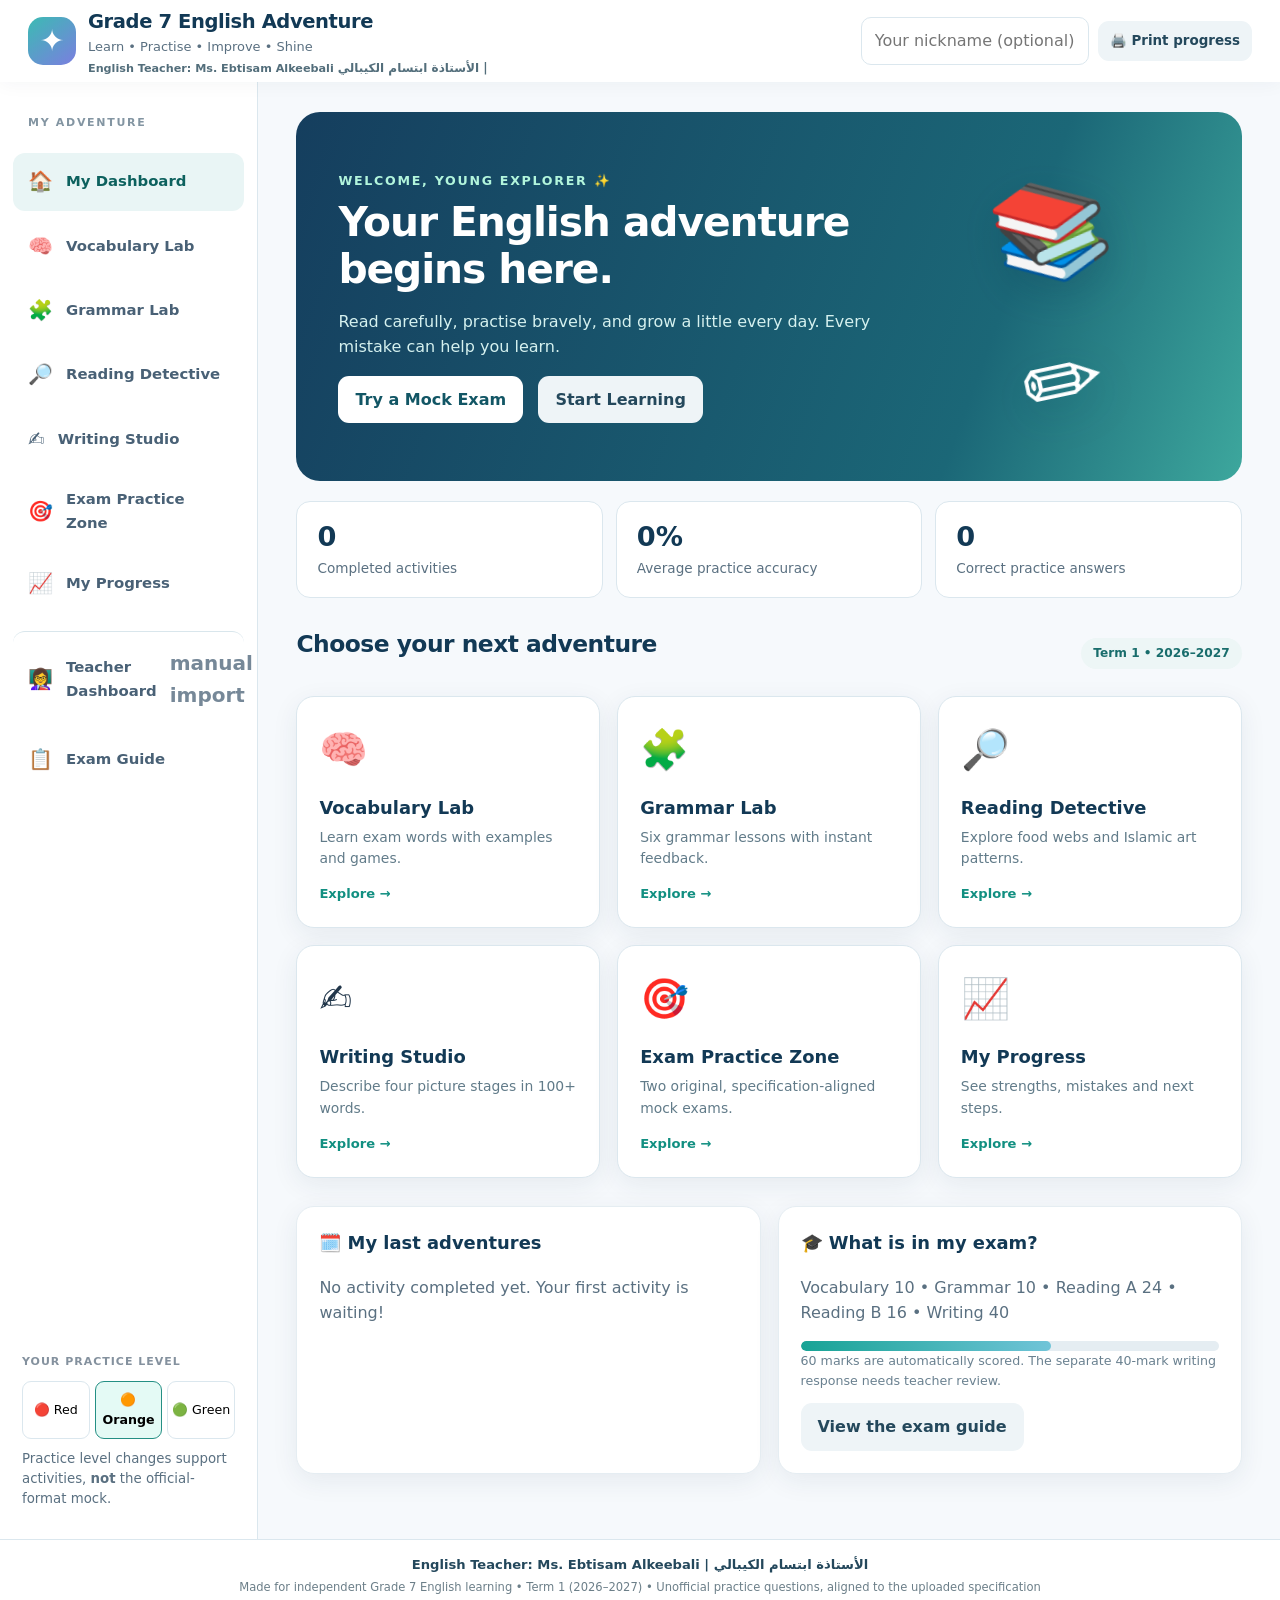
==== index.html @ b64f6a78 "Add files via upload" ====
<!doctype html>
<html lang="en">
<head>
<meta charset="UTF-8" /><meta name="viewport" content="width=device-width, initial-scale=1"/>
<meta name="theme-color" content="#133b58"/>
<meta name="description" content="Grade 7 English Adventure: interactive vocabulary, grammar, reading, writing and exam practice aligned with the UAE 2026–27 Term 1 specification."/>
<title>Grade 7 English Adventure | Learn • Practise • Improve • Shine</title>
<link rel="stylesheet" href="style.css" />
<script src="data.js" defer></script><script src="app.js" defer></script>
</head>
<body>
<a class="skip-link" href="#main">Skip to main content</a>
<div id="app">
<header class="topbar"><button id="mobileMenu" class="icon-btn" aria-label="Open navigation" aria-expanded="false">☰</button><div class="brand" role="banner"><div class="brand-mark">✦</div><div><strong>Grade 7 English Adventure</strong><small>Learn • Practise • Improve • Shine</small><span class="brand-credit">English Teacher: Ms. Ebtisam Alkeebali <span lang="ar" dir="rtl">| الأستاذة ابتسام الكيبالي</span></span></div></div><div class="right-controls"><label class="sr-only" for="studentName">Student nickname</label><input id="studentName" class="name-input" maxlength="30" placeholder="Your nickname (optional)"/><button id="printBtn" class="secondary small">🖨️ Print progress</button></div></header>
<div class="layout"><nav id="sidebar" class="sidebar" aria-label="Main menu"><div class="nav-heading">MY ADVENTURE</div>
<button class="navlink active" data-page="home"><span>🏠</span> My Dashboard</button>
<button class="navlink" data-page="vocab"><span>🧠</span> Vocabulary Lab</button>
<button class="navlink" data-page="grammar"><span>🧩</span> Grammar Lab</button>
<button class="navlink" data-page="reading"><span>🔎</span> Reading Detective</button>
<button class="navlink" data-page="writing"><span>✍️</span> Writing Studio</button>
<button class="navlink" data-page="exam"><span>🎯</span> Exam Practice Zone</button>
<button class="navlink" data-page="progress"><span>📈</span> My Progress</button>
<button class="navlink teacher-nav" data-page="teacher"><span>👩‍🏫</span> Teacher Dashboard <span class="teacher-mini">manual import</span></button>
<button class="navlink" data-page="about"><span>📋</span> Exam Guide</button>
<div class="sidebar-bottom"><p>YOUR PRACTICE LEVEL</p><div class="level-options" role="group" aria-label="Practice difficulty"><button data-level="red" class="level-btn">🔴 Red</button><button data-level="orange" class="level-btn selected">🟠 Orange</button><button data-level="green" class="level-btn">🟢 Green</button></div><small>Practice level changes support activities, <strong>not</strong> the official-format mock.</small></div>
</nav><main id="main" tabindex="-1"><div id="content" aria-live="polite"></div></main></div>
<footer><strong>English Teacher: Ms. Ebtisam Alkeebali | <span lang="ar" dir="rtl">الأستاذة ابتسام الكيبالي</span></strong><span class="footer-details">Made for independent Grade 7 English learning • Term 1 (2026–2027) • Unofficial practice questions, aligned to the uploaded specification</span></footer>
</div>
</body>
</html>
---- style.css ----
:root{--navy:#123955;--deep:#0b2840;--teal:#168579;--teal2:#dff8ee;--blue:#edf3fe;--lilac:#f1edff;--pink:#ffeaf2;--cream:#fff9e7;--ink:#21364a;--muted:#5a7081;--line:#dbe7ee;--white:#fff;--shadow:0 7px 27px rgba(21,60,82,.075);--radius:18px}*{box-sizing:border-box}body{margin:0;background:#f6f9fc;color:var(--ink);font-family:ui-sans-serif,system-ui,-apple-system,'Segoe UI',Arial,sans-serif;line-height:1.57}button,input,textarea,select{font:inherit}button{cursor:pointer}button:focus-visible,a:focus-visible,input:focus-visible,textarea:focus-visible,select:focus-visible{outline:3px solid #f3a34f;outline-offset:2px}.sr-only{position:absolute;width:1px;height:1px;overflow:hidden;clip:rect(0,0,0,0)}.skip-link{position:absolute;left:12px;top:-80px;z-index:1000;background:#fff;padding:12px}.skip-link:focus{top:12px}.topbar{height:82px;background:#fff;display:flex;justify-content:space-between;align-items:center;padding:12px 28px;box-shadow:0 2px 18px #102b3c0b;position:sticky;top:0;z-index:20}.brand{display:flex;gap:12px;align-items:center}.brand strong{display:block;color:var(--navy);font-size:1.22rem;letter-spacing:-.4px}.brand small{display:block;color:var(--muted);font-size:.81rem}.brand-mark{height:48px;width:48px;border-radius:15px;display:grid;place-items:center;background:linear-gradient(140deg,#3bbbb3,#7b7ee0);color:white;font-size:30px}.right-controls{display:flex;gap:9px;align-items:center}.name-input{border:1px solid var(--line);border-radius:10px;padding:10px 13px;min-width:180px;max-width:230px;background:#fff}.layout{display:flex;max-width:1700px;margin:auto;min-height:calc(100vh - 130px)}.sidebar{width:258px;flex-shrink:0;background:#fff;border-right:1px solid var(--line);padding:25px 13px;display:flex;flex-direction:column;gap:7px}.nav-heading{font-size:11px;font-weight:800;letter-spacing:1.7px;color:#8395a2;padding:7px 15px 15px}.navlink{display:flex;align-items:center;gap:13px;background:transparent;border:0;border-radius:12px;color:#496176;text-align:left;padding:13px 15px;font-weight:700;width:100%;font-size:.93rem}.navlink span{font-size:20px}.navlink:hover,.navlink.active{background:#e9f5f5;color:#0d615e}.sidebar-bottom{margin-top:auto;padding:20px 9px 5px}.sidebar-bottom p{font-size:11px;font-weight:800;letter-spacing:1px;color:#84919e}.sidebar-bottom small{display:block;color:var(--muted);line-height:1.5;margin-top:10px}.level-options{display:grid;grid-template-columns:repeat(3,1fr);gap:5px}.level-btn{border:1px solid var(--line);border-radius:9px;padding:8px 2px;font-size:.79rem;background:#fff}.level-btn.selected{border-color:#248f84;background:#e4faf5;font-weight:800}main{flex:1;min-width:0;padding:30px clamp(16px,3vw,50px) 65px}footer{text-align:center;font-size:12px;color:#6c7f89;padding:15px;background:white;border-top:1px solid var(--line)}h1,h2,h3,h4,p{margin-top:0}h1{font-size:clamp(1.85rem,3.5vw,2.55rem);letter-spacing:-1.1px;line-height:1.16;color:#173954}h2{font-size:1.46rem;color:var(--navy);letter-spacing:-.5px}h3{font-size:1.12rem;color:var(--navy)}.eyebrow{color:#138379;letter-spacing:1.7px;font-size:.79rem;font-weight:850;text-transform:uppercase}.lead{color:#566f80;font-size:1.03rem;max-width:730px}.hero{background:linear-gradient(110deg,#153e5e,#1b6777 72%,#3da79d);border-radius:24px;color:#fff;padding:34px 42px;display:flex;justify-content:space-between;align-items:center;gap:30px;overflow:hidden;position:relative}.hero h1{color:#fff;max-width:660px;margin:8px 0 16px}.hero .eyebrow{color:#b2f5dc}.hero p{max-width:590px;color:#d5f1ef}.hero-art{font-size:6rem;transform:rotate(-12deg);filter:drop-shadow(0 14px 20px #072c4833)}.pill{display:inline-flex;align-items:center;border-radius:100px;background:#edf6f6;color:#196d6c;padding:6px 12px;font-size:.76rem;font-weight:850}.hero .pill{background:#ffffff22;color:white;border:1px solid #ffffff55}.btn,.primary,.secondary,.choice,.mini-btn{border:0;border-radius:11px;padding:11px 17px;font-weight:750;transition:background .15s,transform .15s}.primary{background:#168579;color:white}.primary:hover{background:#0b6f65}.secondary{background:#eef4f7;color:#24485c}.secondary:hover{background:#dceaf0}.btn:active,.primary:active,.secondary:active{transform:translateY(1px)}.small{font-size:.84rem;padding:9px 12px}.white-btn{background:#fff;color:#125665}.bar{height:10px;border-radius:20px;background:#e5edf2;overflow:hidden}.bar>span{display:block;height:100%;border-radius:20px;background:linear-gradient(90deg,#17a395,#70c4d8);width:0}.muted{color:var(--muted)}.grid{display:grid;grid-template-columns:repeat(4,minmax(0,1fr));gap:17px}.grid.two{grid-template-columns:repeat(2,minmax(0,1fr))}.grid.three{grid-template-columns:repeat(3,minmax(0,1fr))}.card,.panel{background:white;border:1px solid #e5edf2;border-radius:var(--radius);box-shadow:var(--shadow);padding:22px}.tile{display:block;text-align:left;width:100%;background:#fff;border:1px solid var(--line);border-radius:18px;padding:22px;box-shadow:var(--shadow);min-height:182px;color:inherit}.tile:hover{border-color:#58b8a5;transform:translateY(-1px)}.tile .emoji{font-size:2.45rem;margin-bottom:13px}.tile h3{margin:0 0 5px}.tile p{font-size:.87rem;color:#617b89;margin:0}.tile .go{display:inline-block;color:#118f81;font-size:.82rem;font-weight:800;margin-top:14px}.section{margin-top:28px}.section-head{display:flex;justify-content:space-between;align-items:center;gap:12px;margin-bottom:14px}.stats{display:grid;grid-template-columns:repeat(3,1fr);gap:13px;margin:20px 0}.stat{background:white;border:1px solid var(--line);padding:17px 20px;border-radius:14px}.stat strong{display:block;font-size:1.7rem;line-height:1.3;color:var(--navy)}.stat span{font-size:.85rem;color:var(--muted)}.split{display:grid;grid-template-columns:minmax(0,1fr) minmax(270px,.56fr);gap:21px}.banner{border-radius:15px;padding:18px 21px;background:var(--blue);color:#334e69}.banner.warning{background:#fff4df;color:#7d592b}.banner.success{background:#e3f8ed;color:#176349}.banner p:last-child{margin-bottom:0}.tabs{display:flex;flex-wrap:wrap;gap:7px;margin:16px 0 20px}.tab{border:1px solid #dae7e8;border-radius:100px;background:#fff;padding:9px 15px;color:#42616e;font-size:.88rem}.tab.active{background:#197e79;border-color:#197e79;color:#fff}.word-grid{display:grid;grid-template-columns:repeat(auto-fit,minmax(170px,1fr));gap:12px}.word-card{border:1px solid var(--line);border-radius:16px;background:#fff;padding:20px;text-align:left;min-height:162px}.word-card:hover{background:#f6fbff}.word-icon{font-size:2rem}.word-card strong{display:block;font-size:1.07rem;margin:7px 0 0;color:var(--navy)}.word-card small{display:block;color:#587182}.word-card em{display:block;color:#138579;font-size:.81rem;margin:7px 0 0}.word-definition{border-left:4px solid #63bba9;padding:8px 14px;background:#ecf8f5;margin:13px 0;border-radius:0 9px 9px 0}.question-card{background:white;padding:25px;border:1px solid var(--line);border-radius:19px;box-shadow:var(--shadow)}.question-title{font-weight:780;font-size:1.13rem;margin:12px 0 19px;line-height:1.65}.options{display:grid;gap:11px}.choice{display:flex;width:100%;align-items:center;gap:13px;text-align:left;background:#fff;border:2px solid #dfebef;color:#244658;padding:13px 16px;min-height:51px}.choice:hover{background:#f1f9fa}.choice.selected{border-color:#158a80;background:#e9f8f3}.choice.correct{border-color:#19a56e;background:#ecfff3}.choice.wrong{border-color:#d25467;background:#ffedf1}.letter{width:27px;height:27px;border-radius:9px;background:#ebf1f4;display:grid;place-items:center;font-size:.82rem;font-weight:900;flex-shrink:0}.button-row{display:flex;gap:10px;flex-wrap:wrap;align-items:center;margin-top:18px}.feedback{margin-top:17px;padding:16px;border-radius:12px;background:#eff7ff;border-left:4px solid #5597d3}.feedback.good{background:#e5f9ef;border-color:#18a76a}.feedback.bad{background:#fff0f0;border-color:#e18b74}.feedback strong{display:block;margin-bottom:4px}.passage{white-space:pre-line;font-size:1rem;line-height:1.85;background:#f9fbfe;border:1px solid #e2ebf2;border-radius:15px;padding:21px;margin:16px 0 22px}.passage b,.passage strong{color:#0d8577}.gaps{font-family:inherit;line-height:1.9}.statusline{display:flex;gap:12px;align-items:center;flex-wrap:wrap;margin:14px 0}.mark{display:inline-block;font-size:.78rem;font-weight:800;padding:4px 10px;border-radius:100px;background:#e9f3f8;color:#477388}.lesson-illustration{display:grid;place-items:center;min-height:140px;background:linear-gradient(125deg,#eff1ff,#e2faf5);border-radius:15px;font-size:4rem}.lesson-examples{background:#f5f7ff;border-radius:12px;padding:14px 18px;margin:14px 0}.lesson-examples p{margin:3px 0}.rule{margin-bottom:12px;padding:12px;border-radius:10px;background:#effaf7}.rule b{color:#13776e}.table-wrap{overflow:auto}.table{border-collapse:collapse;min-width:620px;width:100%;background:white;font-size:.9rem}.table th{background:#eaf4f5;text-align:left;color:#184f61}.table th,.table td{border-bottom:1px solid #e4eef2;padding:12px 13px;vertical-align:top}.level-tag{font-size:.75rem;background:#e9f9ed;padding:3px 9px;border-radius:20px}.process{display:grid;grid-template-columns:repeat(4,1fr);gap:12px;margin:20px 0}.step{background:#f5fbfc;border:1px solid #d8e7ed;border-radius:17px;text-align:center;padding:15px 10px;min-height:156px}.step .step-image{font-size:2.6rem;display:block;margin-bottom:7px}.step strong{font-size:.78rem;display:block;color:#1b7871}.step p{font-size:.85rem;margin:6px 0 0}.step:not(:last-child){position:relative}.step:not(:last-child):after{content:'→';position:absolute;right:-16px;top:39%;z-index:1;font-size:24px;color:#14a18b;background:#f6f9fc}.writing-box{width:100%;min-height:245px;resize:vertical;border:1px solid #cddfe8;padding:17px;border-radius:13px;background:white;line-height:1.9}.checklist{display:grid;gap:10px}.checklist label{display:flex;align-items:flex-start;gap:10px;background:#f8fbfc;padding:10px 13px;border:1px solid #e2ecf1;border-radius:10px}.checklist input{margin-top:6px;accent-color:#188a78;width:17px;height:17px}.exam-index{display:grid;grid-template-columns:repeat(auto-fit,minmax(34px,1fr));gap:6px}.number-btn{padding:8px 4px;border-radius:8px;border:1px solid #d6e3e9;background:#fff;font-size:.83rem}.number-btn.current{border:2px solid #11796f;background:#def6ee}.number-btn.answered{background:#d8f4eb}.number-btn.current.answered{border:2px solid #11796f}.exam-shell{display:grid;grid-template-columns:minmax(0,1fr) 237px;gap:20px}.exam-side{align-self:start;position:sticky;top:104px}.exam-side .panel{padding:16px}.exam-part{font-size:.78rem;font-weight:850;color:#08756d;text-transform:uppercase;letter-spacing:.8px}.scorebig{font-size:2.8rem;font-weight:900;color:#186c69}.divider{height:1px;background:var(--line);margin:19px 0}.mini-select,.number-input{background:#fff;border:1px solid #bdd1d9;border-radius:9px;padding:8px 10px;max-width:120px}.mini-select{max-width:none}.hint{font-size:.88rem;color:#506d7a}.icon-btn{display:none;background:#ecf6f6;color:#145c60;border:0;padding:8px 11px;border-radius:9px}.writing-sample{white-space:pre-line;background:#f8fbf6;border-left:4px solid #61b8a4;padding:18px;border-radius:8px;margin-top:12px}.flex-between{display:flex;justify-content:space-between;align-items:center;gap:15px;flex-wrap:wrap}.utility-grid{display:grid;grid-template-columns:repeat(3,1fr);gap:10px}.utility-box{border-radius:12px;padding:13px;background:#f3f6fa;font-size:.89rem}.print-only{display:none}.mini-note{font-size:.79rem;color:#6a8190}.inline-input{display:block;padding:12px;border:1px solid #bdd6df;border-radius:9px;width:100%;margin-top:11px}.match-row{display:grid;grid-template-columns:1fr 1.2fr;gap:12px;align-items:center;padding:10px 0;border-bottom:1px solid #e6eef2}.match-row select{border:1px solid #c6dce6;border-radius:9px;padding:10px;width:100%;background:#fff}.order-word{border:1px solid #b7d6da;border-radius:10px;background:#f6fffc;padding:10px 13px}.order-word:hover{background:#d9f7e8}.ordered-items{display:flex;flex-wrap:wrap;gap:9px;margin:12px 0}.no-underline{text-decoration:none}.reset{color:#a04353}.quiet{font-size:.82rem;color:#6e8896}body.large-text{font-size:1.1rem}body.high-contrast{--line:#8798a2;--muted:#33475a;--navy:#052641;--ink:#091e30}body.high-contrast .card,body.high-contrast .panel,body.high-contrast .tile{border:2px solid #4b6878}#content{max-width:1250px;margin:auto} @media(max-width:1150px){.grid{grid-template-columns:repeat(2,minmax(0,1fr))}.split{grid-template-columns:1fr}.sidebar{width:225px}main{padding:23px}}@media(max-width:780px){.topbar{height:auto;padding:12px 15px;gap:8px}.brand strong{font-size:1rem}.brand small{font-size:.68rem}.brand-mark{width:39px;height:39px;font-size:24px}.right-controls .name-input{display:none}.right-controls .small{font-size:.75rem}.icon-btn{display:block}.sidebar{position:fixed;left:-270px;top:64px;height:calc(100vh - 64px);z-index:25;box-shadow:7px 0 20px #183c4d25;transition:left .2s;overflow-y:auto}.sidebar.open{left:0}main{padding:18px 14px 40px}.grid,.grid.three,.grid.two,.stats,.process,.exam-shell,.utility-grid{grid-template-columns:1fr}.hero{padding:27px 24px}.hero-art{display:none}.step:not(:last-child):after{content:'↓';bottom:-21px;top:auto;right:47%}.exam-side{position:static;order:-1}.name-input{min-width:140px}.word-grid{grid-template-columns:repeat(2,minmax(0,1fr))}.card,.panel{padding:17px}}@media(max-width:410px){.word-grid{grid-template-columns:1fr}.right-controls .small{display:none}.match-row{grid-template-columns:1fr}}@media print{body{background:white}.topbar,.sidebar,footer,.button-row,.no-print,.icon-btn,.tabs,.choice,.exam-side{display:none!important}main{padding:0}#content{max-width:100%}.card,.panel,.question-card{box-shadow:none;border:1px solid #bbb;break-inside:avoid}.print-only{display:block}.hero{background:white;color:#111;border:1px solid #ccc}.hero h1,.hero p{color:#111}}

.step-art{width:100%;height:100px;object-fit:cover;border-radius:10px;display:block;margin-bottom:10px}.step{padding:10px}.step p{line-height:1.35}

/* Grade 7 teacher reports — local-only, no backend. */
.teacher-nav{border-top:1px solid #d9e6ec;margin-top:12px;padding-top:16px!important}.teacher-mini{font-size:10px;opacity:.75;margin-left:auto}.report-fields{display:flex;flex-wrap:wrap;gap:16px;align-items:end;margin:17px 0}.report-fields label{display:grid;gap:6px;font-weight:700;font-size:13px;color:#32566a;flex:1;min-width:160px}.report-input,.report-select{padding:11px 13px;background:white;border:1px solid #c3d4df;border-radius:10px;width:100%;min-height:45px}.report-import{display:flex;align-items:center;gap:12px;flex-wrap:wrap;padding:12px 0}.report-import input[type=file]{border:1px solid #d1e0e7;border-radius:10px;background:#f6f9fb;max-width:100%;padding:10px}.import-label{font-size:14px;font-weight:800}.checkline{display:flex;gap:10px;align-items:start;line-height:1.5;font-size:14px;margin:12px 0}.checkline input{margin-top:5px;width:16px;height:16px;accent-color:#168579}.teacher-stats{grid-template-columns:repeat(4,minmax(0,1fr))}.report-metric{padding:11px 0;border-bottom:1px solid #ebf0f3}.report-metric p{margin:6px 0}.report-flex{flex-wrap:wrap}.teacher-table{font-size:13px}.teacher-table td{vertical-align:middle}.teacher-table button{white-space:nowrap}.teacher-table td,.teacher-table th{padding:10px}.teacher-table tr:hover td{background:#f7fcf9}.panel#teacher-detail{scroll-margin-top:28px}.panel#teacher-detail .panel{box-shadow:none;background:#fafdff}.report-metric input{display:block;margin-top:7px}.writing-sample{white-space:pre-wrap;overflow-wrap:anywhere;max-height:350px;overflow:auto}.report-import input:focus-visible{outline:3px solid #eea451}
@media(max-width:900px){.teacher-stats{grid-template-columns:repeat(2,minmax(0,1fr))}}@media(max-width:600px){.report-fields{display:grid;grid-template-columns:1fr}.report-fields label{min-width:0}.teacher-stats{grid-template-columns:repeat(2,minmax(0,1fr))}.report-import{align-items:stretch}.report-import input{width:100%}}@media print{.teacher-nav,.report-import,.report-fields,.button-row,#teacherImportStatus,.checkline,.teacher-table button{display:none!important}.teacher-stats{grid-template-columns:repeat(4,1fr)}.table{font-size:11px}.panel{break-inside:avoid}}

/* Teacher attribution added for Ebtisam Alkeebali. */
.brand-credit{display:block;color:#536e7b;font-size:.70rem;font-weight:650;line-height:1.2;margin-top:3px;white-space:normal}
.brand-credit [lang="ar"]{font-size:.75rem}
.footer-details{display:block;font-size:.72rem;margin-top:3px}
footer strong{color:#24485c;font-size:.82rem}
.teacher-signature{display:flex;align-items:center;gap:9px 18px;flex-wrap:wrap;margin:15px 0 23px;padding:15px 20px;background:#ecf8f5;border:1px solid #b7dfd5;border-left:4px solid #168579;border-radius:13px;color:#235169}
.teacher-signature strong{font-size:1.1rem;color:#0e5b63}
.teacher-signature span[lang="ar"]{font-size:1rem;font-weight:700}
.teacher-signature small{margin-left:auto;color:#536e7b}
.report-teacher{color:#326d6e;font-weight:750;border-bottom:1px solid #ddebed;padding-bottom:9px}
@media(max-width:1040px){.brand-credit{max-width:360px}}
@media(max-width:780px){.brand-credit{font-size:.60rem;line-height:1.12;max-width:235px}.brand-credit [lang="ar"]{font-size:.62rem}.teacher-signature{align-items:flex-start;flex-direction:column;gap:5px}.teacher-signature small{margin-left:0}.topbar{min-height:85px}}
@media print{.teacher-signature{border:0;border-bottom:1px solid #ccdbe0;background:none;margin-top:0;padding:8px 0;break-inside:avoid}.report-teacher{display:block}}
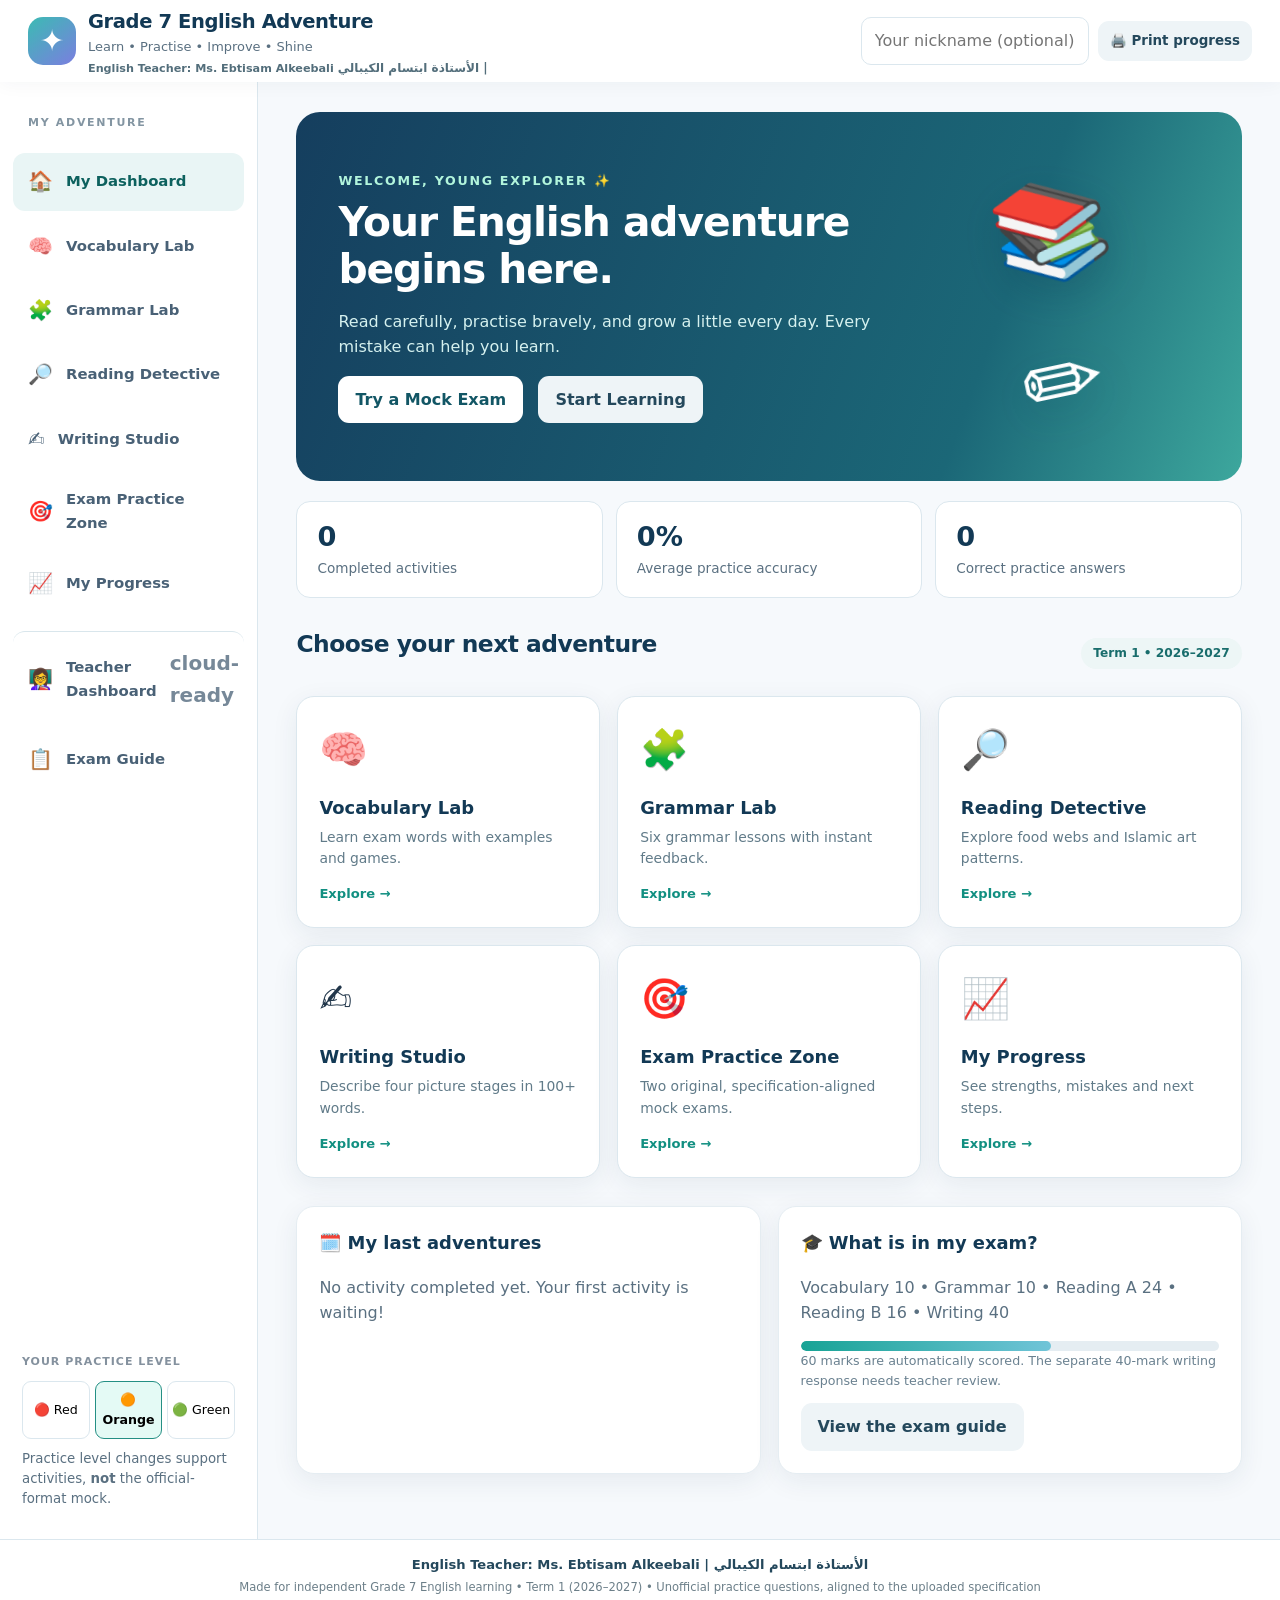
==== commit 9b97016b: "Load optional Firebase scripts before learning app" ====
--- a/index.html
+++ b/index.html
@@ -6,6 +6,7 @@
 <meta name="description" content="Grade 7 English Adventure: interactive vocabulary, grammar, reading, writing and exam practice aligned with the UAE 2026–27 Term 1 specification."/>
 <title>Grade 7 English Adventure | Learn • Practise • Improve • Shine</title>
 <link rel="stylesheet" href="style.css" />
+<script src="firebase-config.js" defer></script><script src="cloud.js" defer></script>
 <script src="data.js" defer></script><script src="app.js" defer></script>
 </head>
 <body>
@@ -20,7 +21,7 @@
 <button class="navlink" data-page="writing"><span>✍️</span> Writing Studio</button>
 <button class="navlink" data-page="exam"><span>🎯</span> Exam Practice Zone</button>
 <button class="navlink" data-page="progress"><span>📈</span> My Progress</button>
-<button class="navlink teacher-nav" data-page="teacher"><span>👩‍🏫</span> Teacher Dashboard <span class="teacher-mini">manual import</span></button>
+<button class="navlink teacher-nav" data-page="teacher"><span>👩‍🏫</span> Teacher Dashboard <span class="teacher-mini">cloud-ready</span></button>
 <button class="navlink" data-page="about"><span>📋</span> Exam Guide</button>
 <div class="sidebar-bottom"><p>YOUR PRACTICE LEVEL</p><div class="level-options" role="group" aria-label="Practice difficulty"><button data-level="red" class="level-btn">🔴 Red</button><button data-level="orange" class="level-btn selected">🟠 Orange</button><button data-level="green" class="level-btn">🟢 Green</button></div><small>Practice level changes support activities, <strong>not</strong> the official-format mock.</small></div>
 </nav><main id="main" tabindex="-1"><div id="content" aria-live="polite"></div></main></div>
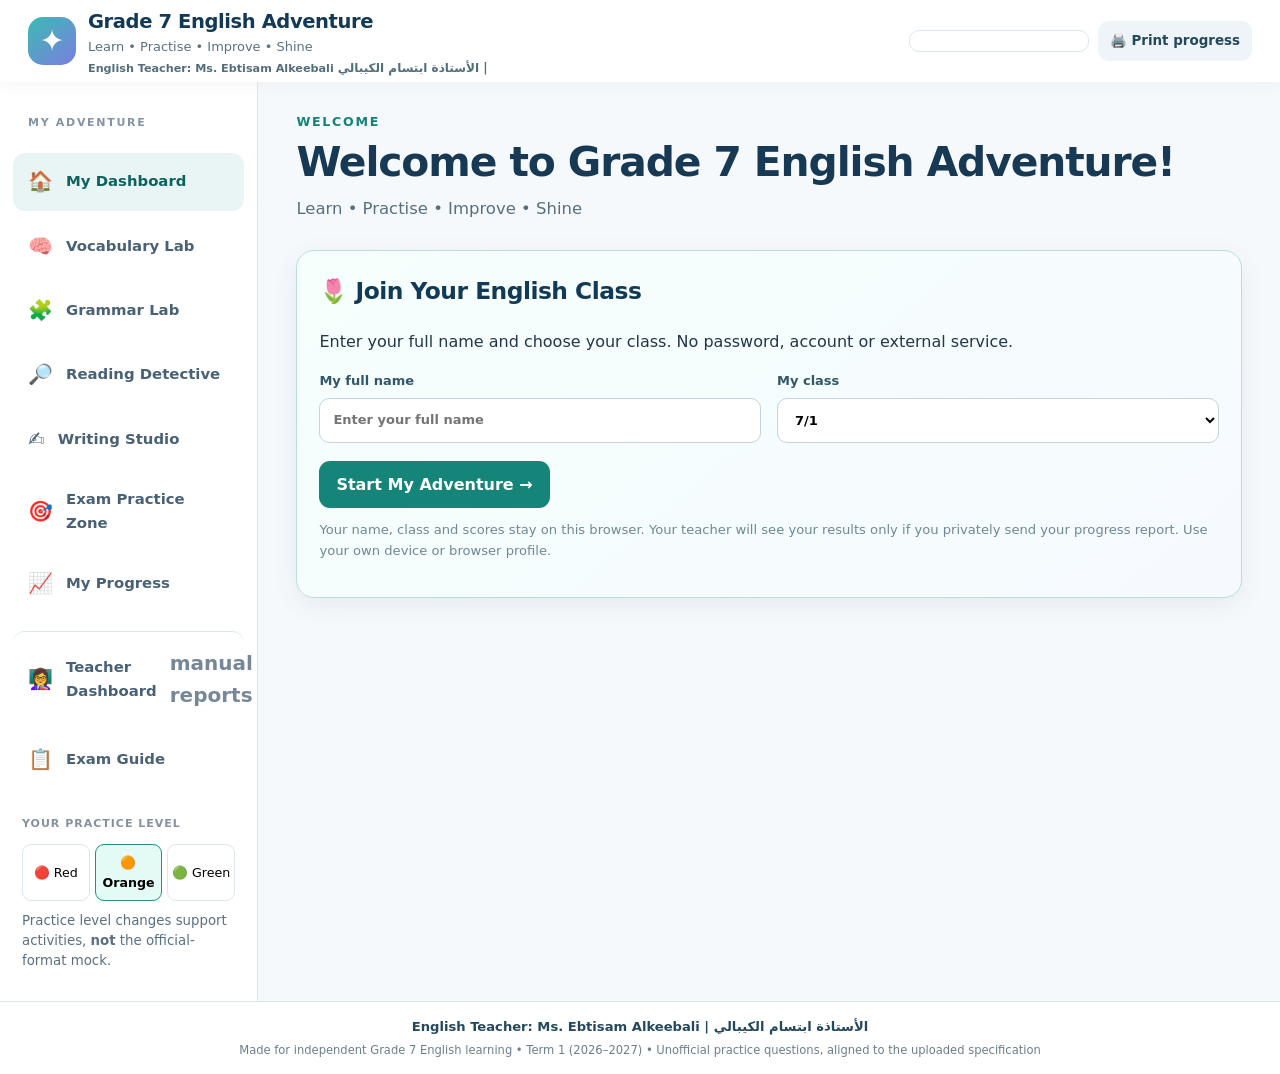
==== commit 09098721: "Remove Firebase dependencies and show local student name" ====
--- a/index.html
+++ b/index.html
@@ -6,13 +6,12 @@
 <meta name="description" content="Grade 7 English Adventure: interactive vocabulary, grammar, reading, writing and exam practice aligned with the UAE 2026–27 Term 1 specification."/>
 <title>Grade 7 English Adventure | Learn • Practise • Improve • Shine</title>
 <link rel="stylesheet" href="style.css" />
-<script src="firebase-config.js" defer></script><script src="cloud.js" defer></script>
 <script src="data.js" defer></script><script src="app.js" defer></script>
 </head>
 <body>
 <a class="skip-link" href="#main">Skip to main content</a>
 <div id="app">
-<header class="topbar"><button id="mobileMenu" class="icon-btn" aria-label="Open navigation" aria-expanded="false">☰</button><div class="brand" role="banner"><div class="brand-mark">✦</div><div><strong>Grade 7 English Adventure</strong><small>Learn • Practise • Improve • Shine</small><span class="brand-credit">English Teacher: Ms. Ebtisam Alkeebali <span lang="ar" dir="rtl">| الأستاذة ابتسام الكيبالي</span></span></div></div><div class="right-controls"><label class="sr-only" for="studentName">Student nickname</label><input id="studentName" class="name-input" maxlength="30" placeholder="Your nickname (optional)"/><button id="printBtn" class="secondary small">🖨️ Print progress</button></div></header>
+<header class="topbar"><button id="mobileMenu" class="icon-btn" aria-label="Open navigation" aria-expanded="false">☰</button><div class="brand" role="banner"><div class="brand-mark">✦</div><div><strong>Grade 7 English Adventure</strong><small>Learn • Practise • Improve • Shine</small><span class="brand-credit">English Teacher: Ms. Ebtisam Alkeebali <span lang="ar" dir="rtl">| الأستاذة ابتسام الكيبالي</span></span></div></div><div class="right-controls"><span class="name-input" id="studentName" aria-label="Student name"></span><button id="printBtn" class="secondary small">🖨️ Print progress</button></div></header>
 <div class="layout"><nav id="sidebar" class="sidebar" aria-label="Main menu"><div class="nav-heading">MY ADVENTURE</div>
 <button class="navlink active" data-page="home"><span>🏠</span> My Dashboard</button>
 <button class="navlink" data-page="vocab"><span>🧠</span> Vocabulary Lab</button>
@@ -21,7 +20,7 @@
 <button class="navlink" data-page="writing"><span>✍️</span> Writing Studio</button>
 <button class="navlink" data-page="exam"><span>🎯</span> Exam Practice Zone</button>
 <button class="navlink" data-page="progress"><span>📈</span> My Progress</button>
-<button class="navlink teacher-nav" data-page="teacher"><span>👩‍🏫</span> Teacher Dashboard <span class="teacher-mini">cloud-ready</span></button>
+<button class="navlink teacher-nav" data-page="teacher"><span>👩‍🏫</span> Teacher Dashboard <span class="teacher-mini">manual reports</span></button>
 <button class="navlink" data-page="about"><span>📋</span> Exam Guide</button>
 <div class="sidebar-bottom"><p>YOUR PRACTICE LEVEL</p><div class="level-options" role="group" aria-label="Practice difficulty"><button data-level="red" class="level-btn">🔴 Red</button><button data-level="orange" class="level-btn selected">🟠 Orange</button><button data-level="green" class="level-btn">🟢 Green</button></div><small>Practice level changes support activities, <strong>not</strong> the official-format mock.</small></div>
 </nav><main id="main" tabindex="-1"><div id="content" aria-live="polite"></div></main></div>
--- a/style.css
+++ b/style.css
@@ -19,3 +19,8 @@
 @media(max-width:1040px){.brand-credit{max-width:360px}}
 @media(max-width:780px){.brand-credit{font-size:.60rem;line-height:1.12;max-width:235px}.brand-credit [lang="ar"]{font-size:.62rem}.teacher-signature{align-items:flex-start;flex-direction:column;gap:5px}.teacher-signature small{margin-left:0}.topbar{min-height:85px}}
 @media print{.teacher-signature{border:0;border-bottom:1px solid #ccdbe0;background:none;margin-top:0;padding:8px 0;break-inside:avoid}.report-teacher{display:block}}
+
+/* Optional cloud dashboard */
+.cloud-panel{border:1px solid #b8ded7;background:linear-gradient(140deg,#f5fffc,#f6faff)}
+.cloud-status{background:#e9f4fa;color:#17495e;padding:12px 14px;border-radius:10px;border-left:4px solid #168579;font-size:.92rem;overflow-wrap:anywhere}
+@media print{.cloud-panel,.cloud-status{display:none!important}}
